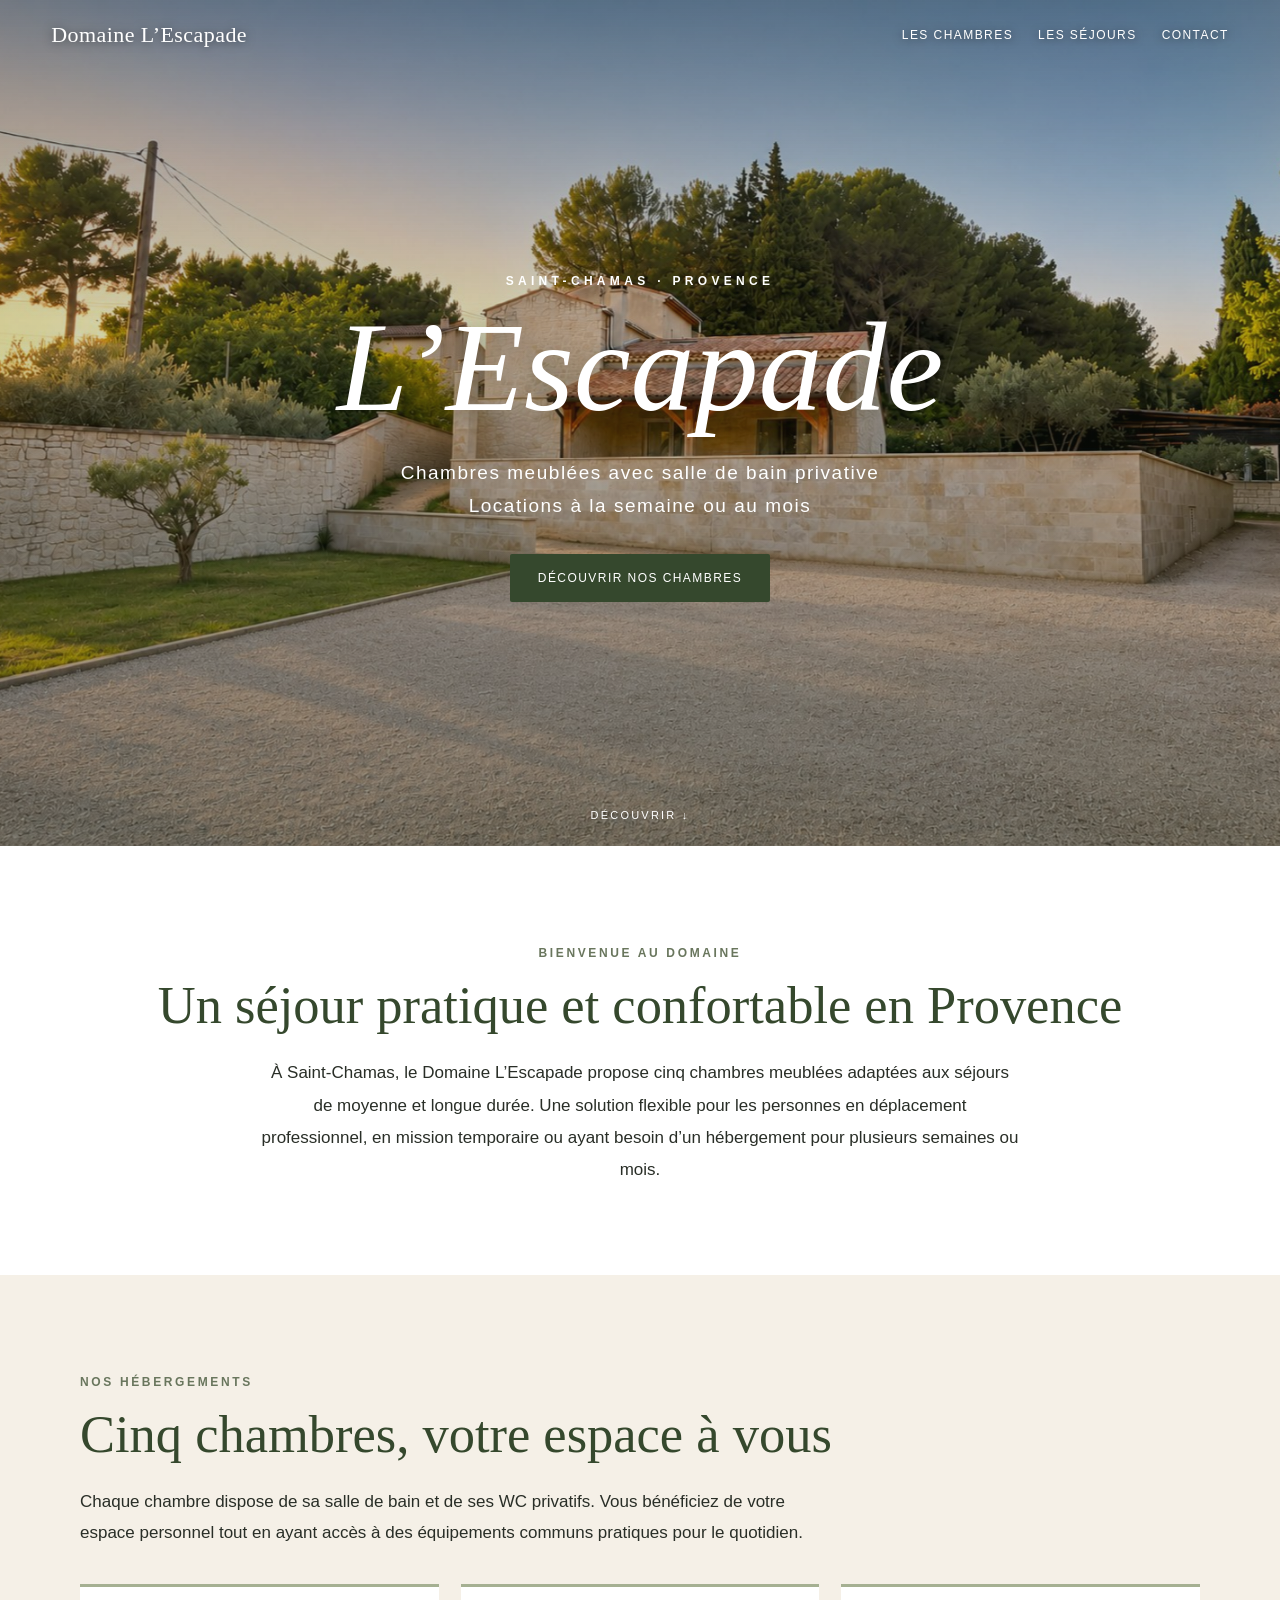
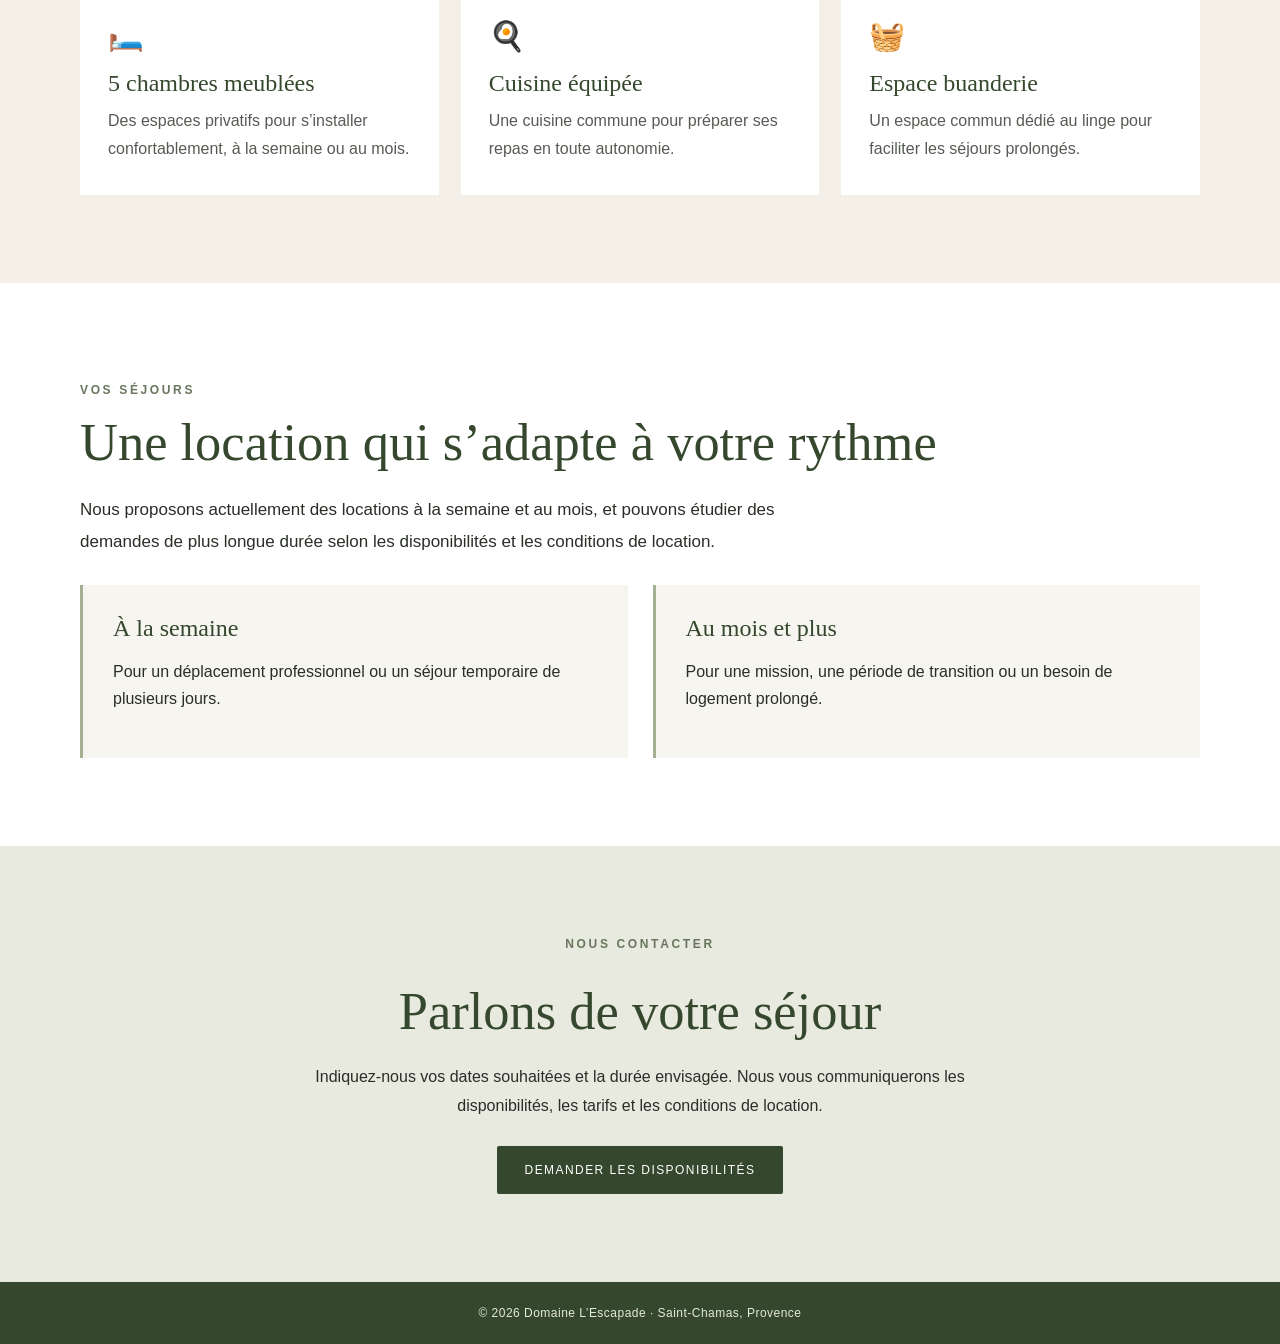
==== index.html @ 02e6524c "Add files via upload" ====
<!DOCTYPE html>
<html lang="fr">
<head>
  <meta charset="UTF-8">
  <meta name="viewport" content="width=device-width, initial-scale=1">
  <meta name="description" content="Au Domaine L’Escapade à Saint-Chamas : cinq chambres meublées avec salle d’eau et WC privatifs, cuisine équipée et buanderie communes. Locations à la semaine ou au mois.">
  <title>Domaine L’Escapade | Chambres meublées à Saint-Chamas</title>
  <style>
    :root { --olive:#35482d; --olive-light:#69765d; --sand:#f5f0e7; --ink:#292e27; --white:#fff; }
    * { box-sizing:border-box; }
    html { scroll-behavior:smooth; }
    body { margin:0; color:var(--ink); background:var(--sand); font-family:Arial,Helvetica,sans-serif; }
    a { color:inherit; }
    .site-nav { position:absolute; z-index:10; inset:0 0 auto; display:flex; justify-content:space-between; align-items:center; gap:20px; padding:22px clamp(18px,4vw,64px); color:white; }
    .brand { text-decoration:none; font-family:Georgia,serif; font-size:22px; letter-spacing:.02em; text-shadow:0 1px 10px #0008; }
    .nav-links { display:flex; gap:25px; align-items:center; }
    .nav-links a { text-decoration:none; font-size:12px; letter-spacing:.12em; text-transform:uppercase; text-shadow:0 1px 8px #0009; }
    .nav-links a:hover, .nav-links a:focus-visible { text-decoration:underline; }
    .hero { position:relative; min-height:680px; height:94svh; max-height:1050px; display:grid; place-items:center; overflow:hidden; isolation:isolate; background:#e9eee6; }
    .hero-photo { position:absolute; inset:0; z-index:-2; width:100%; height:100%; object-fit:cover; object-position:center 57%; animation:photoIntro 2.5s ease-out both; }
    .hero::before { content:""; position:absolute; inset:0; z-index:-1; background:linear-gradient(180deg,#26312688 0%,#1b251930 38%,#16200e78 100%); }
    .hero-content { width:min(94%,1000px); padding:125px 12px 95px; color:#fff; text-align:center; }
    .eyebrow { margin:0 0 15px; font-size:12px; letter-spacing:.36em; text-transform:uppercase; font-weight:600; }
    .hero h1 { font-family:Georgia,'Times New Roman',serif; font-weight:normal; font-style:italic; font-size:clamp(60px,10vw,145px); line-height:1; margin:0 0 25px; text-shadow:0 3px 25px #15231564; }
    .hero-subtitle { font-size:clamp(13px,1.65vw,19px); letter-spacing:.08em; line-height:1.75; margin:0 auto 32px; }
    .btn { display:inline-flex; align-items:center; justify-content:center; min-height:48px; padding:15px 28px; text-decoration:none; border-radius:2px; background:var(--olive); color:white; font-size:12px; letter-spacing:.12em; text-transform:uppercase; transition:transform .2s,background .2s; }
    .btn:hover { transform:translateY(-2px); background:#4e6640; }
    .btn-outline { background:transparent; border:1px solid currentColor; color:var(--olive); }
    .btn-outline:hover { background:#e6e9e1; }
    .reveal-one { animation:riseIn 1.1s 1.5s both; }
    .reveal-two { animation:riseIn 1.1s 2s both; }
    .reveal-three { animation:riseIn 1.1s 2.5s both; }
    .reveal-four { animation:riseIn 1.1s 3s both; }
    .scroll-hint { position:absolute; bottom:25px; left:50%; transform:translateX(-50%); color:white; font-size:11px; letter-spacing:.2em; text-transform:uppercase; text-decoration:none; }
    main section:not(.hero) { padding:88px max(22px,calc((100vw - 1120px)/2)); }
    .intro { text-align:center; background:#fff; }
    .kicker { color:var(--olive-light); font-size:12px; font-weight:700; letter-spacing:.22em; text-transform:uppercase; }
    h2 { font-family:Georgia,serif; font-size:clamp(32px,4.1vw,53px); line-height:1.15; font-weight:normal; color:var(--olive); margin:15px 0 22px; }
    .intro p:last-child { max-width:760px; margin:0 auto; line-height:1.9; font-size:17px; }
    .cards { display:grid; grid-template-columns:repeat(3,minmax(0,1fr)); gap:22px; margin-top:35px; }
    .card { padding:32px 28px; background:white; border-top:3px solid #a5b092; }
    .card .icon { font-size:29px; }
    .card h3 { font-family:Georgia,serif; color:var(--olive); font-weight:normal; font-size:24px; margin:17px 0 10px; }
    .card p { line-height:1.75; margin:0; color:#565b54; }
    .rooms { background:var(--sand); }
    .rooms .lead, .stay .lead { max-width:740px; font-size:17px; line-height:1.85; }
    .stay { background:white; }
    .stay-grid { display:grid; grid-template-columns:1fr 1fr; gap:25px; margin-top:28px; }
    .stay-box { padding:30px; background:#f6f5f0; border-left:3px solid #a5b092; }
    .stay-box strong { font-family:Georgia,serif; font-size:24px; color:var(--olive); font-weight:normal; }
    .stay-box p { line-height:1.7; }
    .contact { background:#e8eadf; text-align:center; }
    .contact p { line-height:1.8; margin:0 auto 25px; max-width:680px; }
    footer { padding:24px 20px; background:var(--olive); color:#e5e9dc; text-align:center; font-size:12px; letter-spacing:.04em; }
    @keyframes photoIntro { from { opacity:0; transform:scale(1.05) translateY(12px); } to { opacity:1; transform:scale(1) translateY(0); } }
    @keyframes riseIn { from { opacity:0; transform:translateY(22px); } to { opacity:1; transform:translateY(0); } }
    @media (max-width:700px) {
      .site-nav { padding:17px 18px; align-items:flex-start; }
      .brand { font-size:18px; }
      .nav-links { gap:12px; flex-wrap:wrap; justify-content:flex-end; }
      .nav-links a { font-size:10px; letter-spacing:0; }
      .hero { min-height:600px; height:85svh; }
      .hero-photo { object-position:center center; }
      .hero h1 { font-size:clamp(54px,12vw,92px); }
      .cards, .stay-grid { grid-template-columns:1fr; }
      main section:not(.hero) { padding:65px 24px; }
    }
    @media (max-width:420px) { .nav-links a:nth-child(2) { display:none; } .hero h1 { font-size:clamp(52px,13vw,65px); } }
    @media (prefers-reduced-motion:reduce) {
      html { scroll-behavior:auto; }
      .hero-photo,.reveal-one,.reveal-two,.reveal-three,.reveal-four { animation:none; }
      .btn { transition:none; }
    }
  </style>
</head>
<body>
  <header class="hero" id="accueil">
    <img class="hero-photo" src="assets/domaine.jpg" alt="Façade en pierre, terrasse et espaces extérieurs du Domaine L’Escapade">
    <nav class="site-nav" aria-label="Navigation principale">
      <a class="brand" href="#accueil">Domaine L’Escapade</a>
      <div class="nav-links">
        <a href="#chambres">Les chambres</a>
        <a href="#sejours">Les séjours</a>
        <a href="#contact">Contact</a>
      </div>
    </nav>
    <div class="hero-content">
      <p class="eyebrow reveal-one">Saint-Chamas · Provence</p>
      <h1 class="reveal-two">L’Escapade</h1>
      <p class="hero-subtitle reveal-three">Chambres meublées avec salle de bain privative<br>Locations à la semaine ou au mois</p>
      <a href="#chambres" class="btn reveal-four">Découvrir nos chambres</a>
    </div>
    <a class="scroll-hint" href="#bienvenue" aria-label="Descendre vers la présentation">Découvrir ↓</a>
  </header>
  <main>
    <section class="intro" id="bienvenue">
      <p class="kicker">Bienvenue au domaine</p>
      <h2>Un séjour pratique et confortable en Provence</h2>
      <p>À Saint-Chamas, le Domaine L’Escapade propose cinq chambres meublées adaptées aux séjours de moyenne et longue durée. Une solution flexible pour les personnes en déplacement professionnel, en mission temporaire ou ayant besoin d’un hébergement pour plusieurs semaines ou mois.</p>
    </section>
    <section class="rooms" id="chambres">
      <p class="kicker">Nos hébergements</p>
      <h2>Cinq chambres, votre espace à vous</h2>
      <p class="lead">Chaque chambre dispose de sa salle de bain et de ses WC privatifs. Vous bénéficiez de votre espace personnel tout en ayant accès à des équipements communs pratiques pour le quotidien.</p>
      <div class="cards">
        <article class="card"><div class="icon" aria-hidden="true">🛏️</div><h3>5 chambres meublées</h3><p>Des espaces privatifs pour s’installer confortablement, à la semaine ou au mois.</p></article>
        <article class="card"><div class="icon" aria-hidden="true">🍳</div><h3>Cuisine équipée</h3><p>Une cuisine commune pour préparer ses repas en toute autonomie.</p></article>
        <article class="card"><div class="icon" aria-hidden="true">🧺</div><h3>Espace buanderie</h3><p>Un espace commun dédié au linge pour faciliter les séjours prolongés.</p></article>
      </div>
    </section>
    <section class="stay" id="sejours">
      <p class="kicker">Vos séjours</p>
      <h2>Une location qui s’adapte à votre rythme</h2>
      <p class="lead">Nous proposons actuellement des locations à la semaine et au mois, et pouvons étudier des demandes de plus longue durée selon les disponibilités et les conditions de location.</p>
      <div class="stay-grid">
        <div class="stay-box"><strong>À la semaine</strong><p>Pour un déplacement professionnel ou un séjour temporaire de plusieurs jours.</p></div>
        <div class="stay-box"><strong>Au mois et plus</strong><p>Pour une mission, une période de transition ou un besoin de logement prolongé.</p></div>
      </div>
    </section>
    <section class="contact" id="contact">
      <p class="kicker">Nous contacter</p>
      <h2>Parlons de votre séjour</h2>
      <p>Indiquez-nous vos dates souhaitées et la durée envisagée. Nous vous communiquerons les disponibilités, les tarifs et les conditions de location.</p>
      <!-- À compléter avec votre adresse e-mail avant publication. -->
      <a class="btn" href="mailto:ADRESSE_EMAIL_A_COMPLETER?subject=Demande%20de%20location%20-%20Domaine%20L%27Escapade">Demander les disponibilités</a>
    </section>
  </main>
  <footer>© 2026 Domaine L’Escapade · Saint-Chamas, Provence</footer>
</body>
</html>
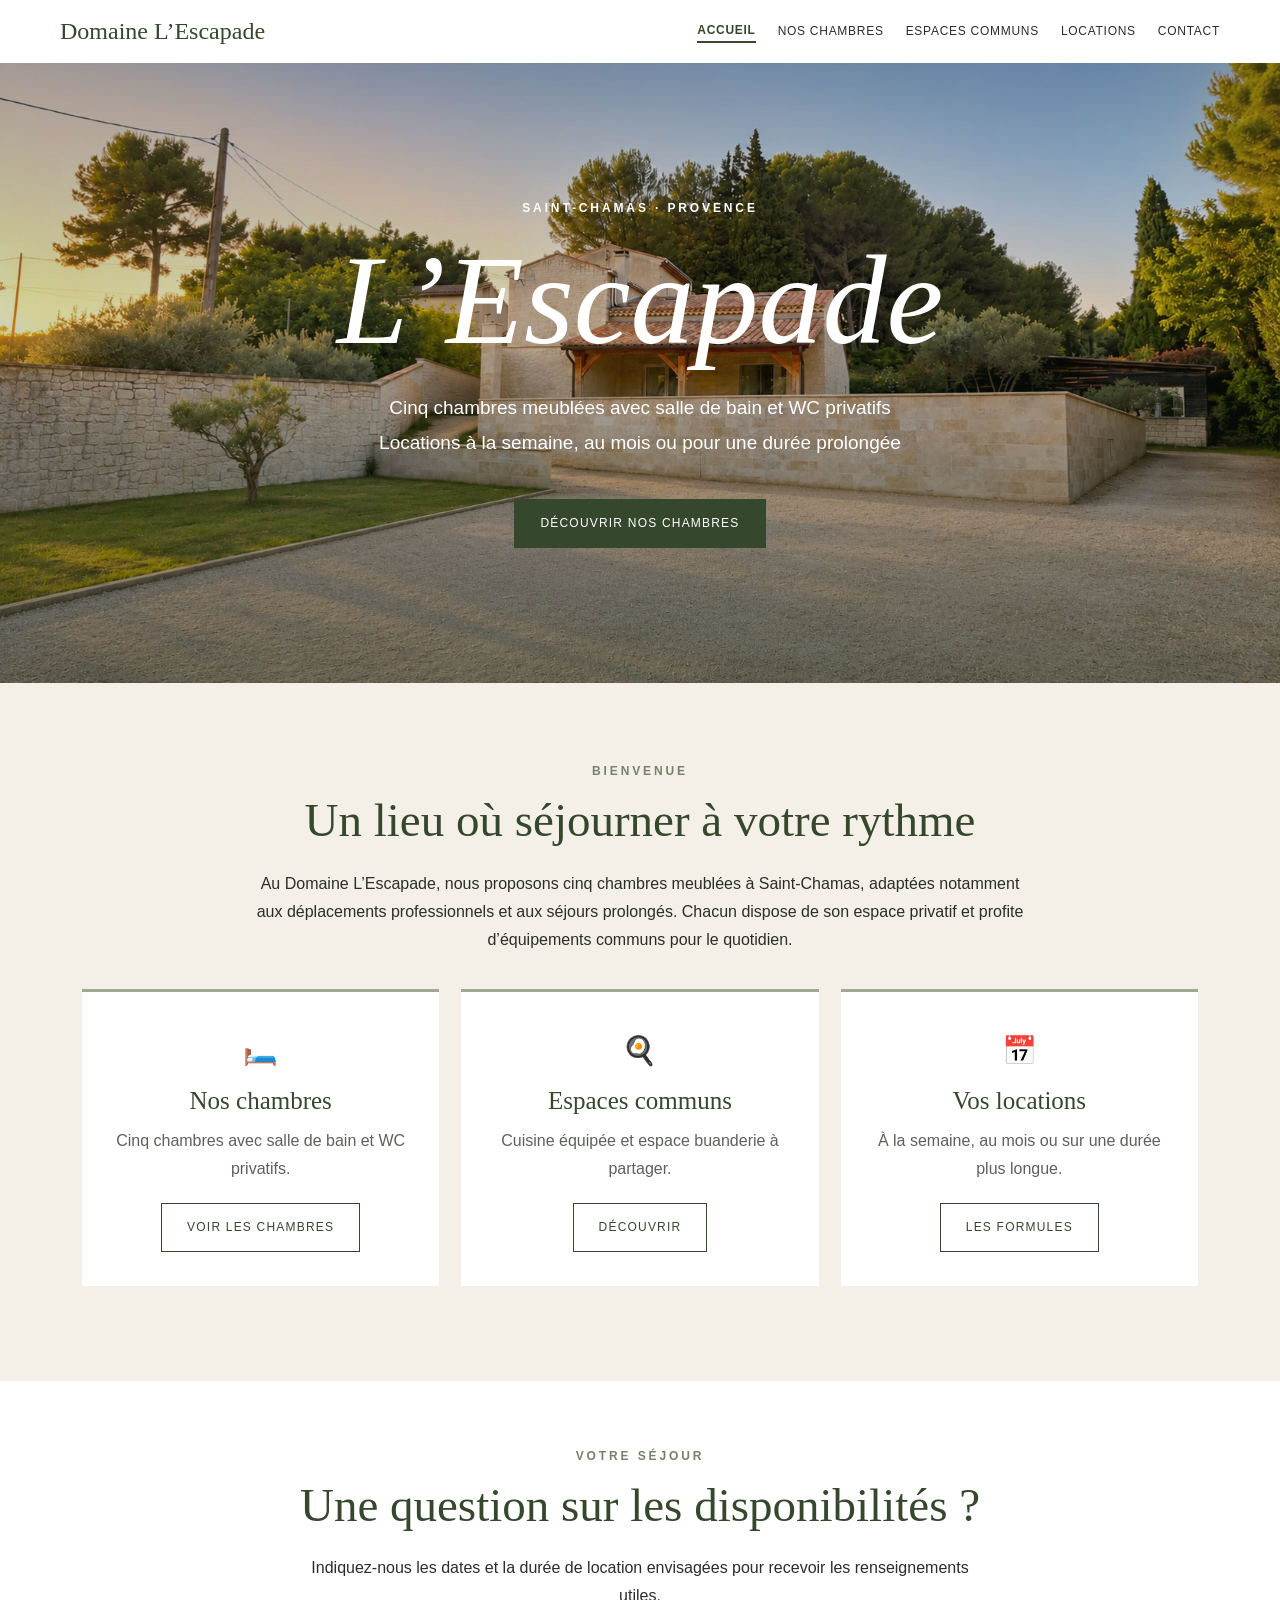
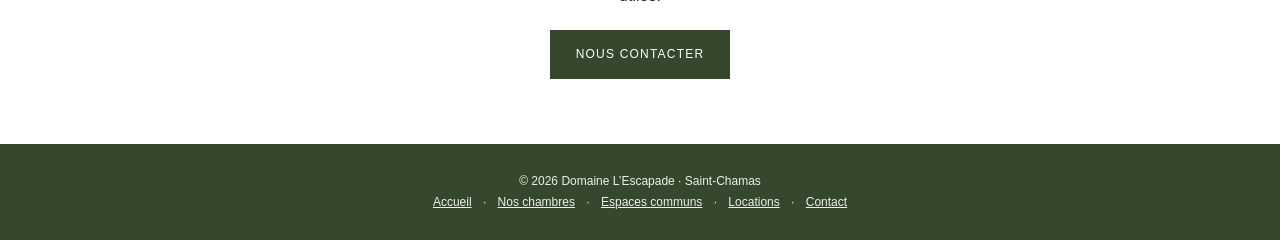
==== commit 2583be08: "Add files via upload" ====
--- a/index.html
+++ b/index.html
@@ -1,130 +1 @@
-<!DOCTYPE html>
-<html lang="fr">
-<head>
-  <meta charset="UTF-8">
-  <meta name="viewport" content="width=device-width, initial-scale=1">
-  <meta name="description" content="Au Domaine L’Escapade à Saint-Chamas : cinq chambres meublées avec salle d’eau et WC privatifs, cuisine équipée et buanderie communes. Locations à la semaine ou au mois.">
-  <title>Domaine L’Escapade | Chambres meublées à Saint-Chamas</title>
-  <style>
-    :root { --olive:#35482d; --olive-light:#69765d; --sand:#f5f0e7; --ink:#292e27; --white:#fff; }
-    * { box-sizing:border-box; }
-    html { scroll-behavior:smooth; }
-    body { margin:0; color:var(--ink); background:var(--sand); font-family:Arial,Helvetica,sans-serif; }
-    a { color:inherit; }
-    .site-nav { position:absolute; z-index:10; inset:0 0 auto; display:flex; justify-content:space-between; align-items:center; gap:20px; padding:22px clamp(18px,4vw,64px); color:white; }
-    .brand { text-decoration:none; font-family:Georgia,serif; font-size:22px; letter-spacing:.02em; text-shadow:0 1px 10px #0008; }
-    .nav-links { display:flex; gap:25px; align-items:center; }
-    .nav-links a { text-decoration:none; font-size:12px; letter-spacing:.12em; text-transform:uppercase; text-shadow:0 1px 8px #0009; }
-    .nav-links a:hover, .nav-links a:focus-visible { text-decoration:underline; }
-    .hero { position:relative; min-height:680px; height:94svh; max-height:1050px; display:grid; place-items:center; overflow:hidden; isolation:isolate; background:#e9eee6; }
-    .hero-photo { position:absolute; inset:0; z-index:-2; width:100%; height:100%; object-fit:cover; object-position:center 57%; animation:photoIntro 2.5s ease-out both; }
-    .hero::before { content:""; position:absolute; inset:0; z-index:-1; background:linear-gradient(180deg,#26312688 0%,#1b251930 38%,#16200e78 100%); }
-    .hero-content { width:min(94%,1000px); padding:125px 12px 95px; color:#fff; text-align:center; }
-    .eyebrow { margin:0 0 15px; font-size:12px; letter-spacing:.36em; text-transform:uppercase; font-weight:600; }
-    .hero h1 { font-family:Georgia,'Times New Roman',serif; font-weight:normal; font-style:italic; font-size:clamp(60px,10vw,145px); line-height:1; margin:0 0 25px; text-shadow:0 3px 25px #15231564; }
-    .hero-subtitle { font-size:clamp(13px,1.65vw,19px); letter-spacing:.08em; line-height:1.75; margin:0 auto 32px; }
-    .btn { display:inline-flex; align-items:center; justify-content:center; min-height:48px; padding:15px 28px; text-decoration:none; border-radius:2px; background:var(--olive); color:white; font-size:12px; letter-spacing:.12em; text-transform:uppercase; transition:transform .2s,background .2s; }
-    .btn:hover { transform:translateY(-2px); background:#4e6640; }
-    .btn-outline { background:transparent; border:1px solid currentColor; color:var(--olive); }
-    .btn-outline:hover { background:#e6e9e1; }
-    .reveal-one { animation:riseIn 1.1s 1.5s both; }
-    .reveal-two { animation:riseIn 1.1s 2s both; }
-    .reveal-three { animation:riseIn 1.1s 2.5s both; }
-    .reveal-four { animation:riseIn 1.1s 3s both; }
-    .scroll-hint { position:absolute; bottom:25px; left:50%; transform:translateX(-50%); color:white; font-size:11px; letter-spacing:.2em; text-transform:uppercase; text-decoration:none; }
-    main section:not(.hero) { padding:88px max(22px,calc((100vw - 1120px)/2)); }
-    .intro { text-align:center; background:#fff; }
-    .kicker { color:var(--olive-light); font-size:12px; font-weight:700; letter-spacing:.22em; text-transform:uppercase; }
-    h2 { font-family:Georgia,serif; font-size:clamp(32px,4.1vw,53px); line-height:1.15; font-weight:normal; color:var(--olive); margin:15px 0 22px; }
-    .intro p:last-child { max-width:760px; margin:0 auto; line-height:1.9; font-size:17px; }
-    .cards { display:grid; grid-template-columns:repeat(3,minmax(0,1fr)); gap:22px; margin-top:35px; }
-    .card { padding:32px 28px; background:white; border-top:3px solid #a5b092; }
-    .card .icon { font-size:29px; }
-    .card h3 { font-family:Georgia,serif; color:var(--olive); font-weight:normal; font-size:24px; margin:17px 0 10px; }
-    .card p { line-height:1.75; margin:0; color:#565b54; }
-    .rooms { background:var(--sand); }
-    .rooms .lead, .stay .lead { max-width:740px; font-size:17px; line-height:1.85; }
-    .stay { background:white; }
-    .stay-grid { display:grid; grid-template-columns:1fr 1fr; gap:25px; margin-top:28px; }
-    .stay-box { padding:30px; background:#f6f5f0; border-left:3px solid #a5b092; }
-    .stay-box strong { font-family:Georgia,serif; font-size:24px; color:var(--olive); font-weight:normal; }
-    .stay-box p { line-height:1.7; }
-    .contact { background:#e8eadf; text-align:center; }
-    .contact p { line-height:1.8; margin:0 auto 25px; max-width:680px; }
-    footer { padding:24px 20px; background:var(--olive); color:#e5e9dc; text-align:center; font-size:12px; letter-spacing:.04em; }
-    @keyframes photoIntro { from { opacity:0; transform:scale(1.05) translateY(12px); } to { opacity:1; transform:scale(1) translateY(0); } }
-    @keyframes riseIn { from { opacity:0; transform:translateY(22px); } to { opacity:1; transform:translateY(0); } }
-    @media (max-width:700px) {
-      .site-nav { padding:17px 18px; align-items:flex-start; }
-      .brand { font-size:18px; }
-      .nav-links { gap:12px; flex-wrap:wrap; justify-content:flex-end; }
-      .nav-links a { font-size:10px; letter-spacing:0; }
-      .hero { min-height:600px; height:85svh; }
-      .hero-photo { object-position:center center; }
-      .hero h1 { font-size:clamp(54px,12vw,92px); }
-      .cards, .stay-grid { grid-template-columns:1fr; }
-      main section:not(.hero) { padding:65px 24px; }
-    }
-    @media (max-width:420px) { .nav-links a:nth-child(2) { display:none; } .hero h1 { font-size:clamp(52px,13vw,65px); } }
-    @media (prefers-reduced-motion:reduce) {
-      html { scroll-behavior:auto; }
-      .hero-photo,.reveal-one,.reveal-two,.reveal-three,.reveal-four { animation:none; }
-      .btn { transition:none; }
-    }
-  </style>
-</head>
-<body>
-  <header class="hero" id="accueil">
-    <img class="hero-photo" src="assets/domaine.jpg" alt="Façade en pierre, terrasse et espaces extérieurs du Domaine L’Escapade">
-    <nav class="site-nav" aria-label="Navigation principale">
-      <a class="brand" href="#accueil">Domaine L’Escapade</a>
-      <div class="nav-links">
-        <a href="#chambres">Les chambres</a>
-        <a href="#sejours">Les séjours</a>
-        <a href="#contact">Contact</a>
-      </div>
-    </nav>
-    <div class="hero-content">
-      <p class="eyebrow reveal-one">Saint-Chamas · Provence</p>
-      <h1 class="reveal-two">L’Escapade</h1>
-      <p class="hero-subtitle reveal-three">Chambres meublées avec salle de bain privative<br>Locations à la semaine ou au mois</p>
-      <a href="#chambres" class="btn reveal-four">Découvrir nos chambres</a>
-    </div>
-    <a class="scroll-hint" href="#bienvenue" aria-label="Descendre vers la présentation">Découvrir ↓</a>
-  </header>
-  <main>
-    <section class="intro" id="bienvenue">
-      <p class="kicker">Bienvenue au domaine</p>
-      <h2>Un séjour pratique et confortable en Provence</h2>
-      <p>À Saint-Chamas, le Domaine L’Escapade propose cinq chambres meublées adaptées aux séjours de moyenne et longue durée. Une solution flexible pour les personnes en déplacement professionnel, en mission temporaire ou ayant besoin d’un hébergement pour plusieurs semaines ou mois.</p>
-    </section>
-    <section class="rooms" id="chambres">
-      <p class="kicker">Nos hébergements</p>
-      <h2>Cinq chambres, votre espace à vous</h2>
-      <p class="lead">Chaque chambre dispose de sa salle de bain et de ses WC privatifs. Vous bénéficiez de votre espace personnel tout en ayant accès à des équipements communs pratiques pour le quotidien.</p>
-      <div class="cards">
-        <article class="card"><div class="icon" aria-hidden="true">🛏️</div><h3>5 chambres meublées</h3><p>Des espaces privatifs pour s’installer confortablement, à la semaine ou au mois.</p></article>
-        <article class="card"><div class="icon" aria-hidden="true">🍳</div><h3>Cuisine équipée</h3><p>Une cuisine commune pour préparer ses repas en toute autonomie.</p></article>
-        <article class="card"><div class="icon" aria-hidden="true">🧺</div><h3>Espace buanderie</h3><p>Un espace commun dédié au linge pour faciliter les séjours prolongés.</p></article>
-      </div>
-    </section>
-    <section class="stay" id="sejours">
-      <p class="kicker">Vos séjours</p>
-      <h2>Une location qui s’adapte à votre rythme</h2>
-      <p class="lead">Nous proposons actuellement des locations à la semaine et au mois, et pouvons étudier des demandes de plus longue durée selon les disponibilités et les conditions de location.</p>
-      <div class="stay-grid">
-        <div class="stay-box"><strong>À la semaine</strong><p>Pour un déplacement professionnel ou un séjour temporaire de plusieurs jours.</p></div>
-        <div class="stay-box"><strong>Au mois et plus</strong><p>Pour une mission, une période de transition ou un besoin de logement prolongé.</p></div>
-      </div>
-    </section>
-    <section class="contact" id="contact">
-      <p class="kicker">Nous contacter</p>
-      <h2>Parlons de votre séjour</h2>
-      <p>Indiquez-nous vos dates souhaitées et la durée envisagée. Nous vous communiquerons les disponibilités, les tarifs et les conditions de location.</p>
-      <!-- À compléter avec votre adresse e-mail avant publication. -->
-      <a class="btn" href="mailto:ADRESSE_EMAIL_A_COMPLETER?subject=Demande%20de%20location%20-%20Domaine%20L%27Escapade">Demander les disponibilités</a>
-    </section>
-  </main>
-  <footer>© 2026 Domaine L’Escapade · Saint-Chamas, Provence</footer>
-</body>
-</html>
+<!doctype html><html lang="fr"><head><meta charset="utf-8"><meta name="viewport" content="width=device-width,initial-scale=1"><meta name="description" content="Chambres meublées à Saint-Chamas, avec espaces privatifs et communs. Locations à la semaine et au mois."><title>Accueil | Domaine L’Escapade</title><link rel="stylesheet" href="style.css"></head><body><header><nav class="nav" aria-label="Menu principal"><a class="logo" href="index.html">Domaine L’Escapade</a><button class="menu-toggle" type="button" aria-expanded="false" aria-controls="nav-links">☰ Menu</button><div class="links" id="nav-links"><a href="index.html" aria-current="page">Accueil</a><a href="chambres.html">Nos chambres</a><a href="espaces.html">Espaces communs</a><a href="locations.html">Locations</a><a href="contact.html">Contact</a></div></nav></header><main><section class="hero"><img src="assets/domaine.jpg" alt="Domaine L’Escapade à Saint-Chamas, façade en pierre et terrasse"><div class="hero-content"><div class="overline">Saint-Chamas · Provence</div><h1>L’Escapade</h1><p class="tagline">Cinq chambres meublées avec salle de bain et WC privatifs<br>Locations à la semaine, au mois ou pour une durée prolongée</p><a class="btn" href="chambres.html">Découvrir nos chambres</a></div></section><section class="content center"><p class="kicker">Bienvenue</p><h2>Un lieu où séjourner à votre rythme</h2><p>Au Domaine L’Escapade, nous proposons cinq chambres meublées à Saint-Chamas, adaptées notamment aux déplacements professionnels et aux séjours prolongés. Chacun dispose de son espace privatif et profite d’équipements communs pour le quotidien.</p><div class="cards"><article class="card"><span class="icon" aria-hidden="true">🛏️</span><h3>Nos chambres</h3><p>Cinq chambres avec salle de bain et WC privatifs.</p><a class="btn outline" href="chambres.html">Voir les chambres</a></article><article class="card"><span class="icon" aria-hidden="true">🍳</span><h3>Espaces communs</h3><p>Cuisine équipée et espace buanderie à partager.</p><a class="btn outline" href="espaces.html">Découvrir</a></article><article class="card"><span class="icon" aria-hidden="true">📅</span><h3>Vos locations</h3><p>À la semaine, au mois ou sur une durée plus longue.</p><a class="btn outline" href="locations.html">Les formules</a></article></div></section><section class="contact-cta"><p class="kicker">Votre séjour</p><h2>Une question sur les disponibilités ?</h2><p>Indiquez-nous les dates et la durée de location envisagées pour recevoir les renseignements utiles.</p><a class="btn" href="contact.html">Nous contacter</a></section></main><footer>© 2026 Domaine L’Escapade · Saint-Chamas<br><a href="index.html">Accueil</a> · <a href="chambres.html">Nos chambres</a> · <a href="espaces.html">Espaces communs</a> · <a href="locations.html">Locations</a> · <a href="contact.html">Contact</a></footer><script>const b=document.querySelector('.menu-toggle');const links=document.querySelector('.links');b.addEventListener('click',()=>{const open=links.classList.toggle('open');b.setAttribute('aria-expanded',String(open));});</script></body></html>
--- a/style.css
+++ b/style.css
@@ -0,0 +1,2 @@
+
+:root{--olive:#35482d;--sand:#f5f0e7;--ink:#292e27;--muted:#5b6259}*{box-sizing:border-box}html{scroll-behavior:smooth}body{margin:0;background:var(--sand);color:var(--ink);font-family:Arial,Helvetica,sans-serif;line-height:1.75}a{color:inherit}.nav{background:#fff;display:flex;align-items:center;justify-content:space-between;gap:24px;padding:18px max(22px,calc((100vw - 1160px)/2));position:relative;z-index:5}.logo{font:normal 24px Georgia,serif;text-decoration:none;color:var(--olive)}.links{display:flex;align-items:center;gap:22px;flex-wrap:wrap}.links a{text-decoration:none;font-size:12px;letter-spacing:.06em;text-transform:uppercase}.links a[aria-current=page]{color:var(--olive);border-bottom:2px solid var(--olive);font-weight:700}.links a:hover{text-decoration:underline}.hero{min-height:620px;display:grid;place-items:center;position:relative;isolation:isolate;overflow:hidden;background:#81917c;color:#fff;text-align:center}.hero img{position:absolute;inset:0;width:100%;height:100%;object-fit:cover;object-position:center 55%;z-index:-2;animation:fadePhoto 2.2s ease both}.hero:after{content:'';position:absolute;inset:0;z-index:-1;background:linear-gradient(180deg,#1d271e61,#1d271e30 40%,#14200b8a)}.hero-content{padding:60px 20px}.overline,.kicker{letter-spacing:.24em;text-transform:uppercase;font-size:12px;font-weight:700}.hero h1{font:italic normal clamp(58px,10vw,130px)/1.04 Georgia,serif;margin:15px 0 24px}.hero p{font-size:clamp(15px,2vw,19px);line-height:1.8}.hero .overline,.hero h1,.hero .tagline,.hero .btn{animation:rise .9s both}.hero .overline{animation-delay:.9s}.hero h1{animation-delay:1.3s}.hero .tagline{animation-delay:1.7s}.hero .btn{animation-delay:2.1s}.btn{display:inline-flex;align-items:center;justify-content:center;text-decoration:none;padding:13px 25px;min-height:48px;background:var(--olive);color:white;border:1px solid var(--olive);font-size:12px;letter-spacing:.1em;text-transform:uppercase;margin-top:20px;transition:background .2s}.btn:hover{background:#4d6640}.btn.outline{color:var(--olive);background:transparent}.btn.outline:hover{background:#e6e9e1}.content{max-width:1160px;margin:auto;padding:78px 22px 95px}.content.narrow{max-width:860px}.page-intro{background:white}.page-head{text-align:center;padding:70px 22px 68px;background:#e8e9df}.page-head h1{font:normal clamp(40px,5vw,64px)/1.12 Georgia,serif;color:var(--olive);margin:12px 0 14px}.page-head p{max-width:720px;margin:0 auto;color:#485047;font-size:17px}.kicker{color:#76826b;margin:0}h2{font:normal clamp(30px,3.8vw,47px)/1.14 Georgia,serif;color:var(--olive);margin:12px 0 22px}h3{font:normal 25px Georgia,serif;color:var(--olive);margin:12px 0}.center{text-align:center}.center>p{max-width:780px;margin-left:auto;margin-right:auto}.cards{display:grid;grid-template-columns:repeat(3,minmax(0,1fr));gap:22px;margin-top:35px}.cards.two{grid-template-columns:repeat(2,minmax(0,1fr))}.card{padding:34px 30px;background:white;border-top:3px solid #9daa90}.card p{color:var(--muted);margin:0}.card .icon{font-size:28px}.split{display:grid;grid-template-columns:1.1fr 1fr;gap:55px;align-items:center}.split img{display:block;width:100%;aspect-ratio:4/3;object-fit:cover}.subnav{display:flex;justify-content:center;gap:15px;flex-wrap:wrap;margin-top:30px}.notice{background:#e8e9df;padding:27px;border-left:3px solid var(--olive)}.page-photo{width:100%;height:330px;object-fit:cover;display:block}footer{padding:27px 18px;background:var(--olive);color:#edf0e9;text-align:center;font-size:12px}footer a{margin:0 8px}.contact-cta{text-align:center;background:white;padding:65px 22px}.contact-cta p{max-width:700px;margin:auto}.note{color:#666;font-size:14px}.menu-toggle{display:none} @keyframes fadePhoto{from{opacity:0;transform:scale(1.04)}to{opacity:1;transform:scale(1)}}@keyframes rise{from{opacity:0;transform:translateY(18px)}to{opacity:1;transform:translateY(0)}}@media(max-width:760px){.nav{align-items:flex-start;flex-wrap:wrap;padding:15px 20px}.logo{font-size:21px}.menu-toggle{display:block;margin-left:auto;background:white;border:1px solid #aab3a6;color:var(--olive);padding:9px 13px;font:inherit;cursor:pointer}.links{display:none;flex-basis:100%;flex-direction:column;align-items:flex-start;gap:13px;padding:14px 0}.links.open{display:flex}.hero{min-height:590px}.hero h1{font-size:clamp(54px,12vw,82px)}.content{padding:56px 22px 70px}.cards,.cards.two,.split{grid-template-columns:1fr}.split{gap:25px}.page-head{padding:55px 22px}.page-photo{height:230px}}@media(prefers-reduced-motion:reduce){html{scroll-behavior:auto}.hero img,.hero .overline,.hero h1,.hero .tagline,.hero .btn{animation:none}}
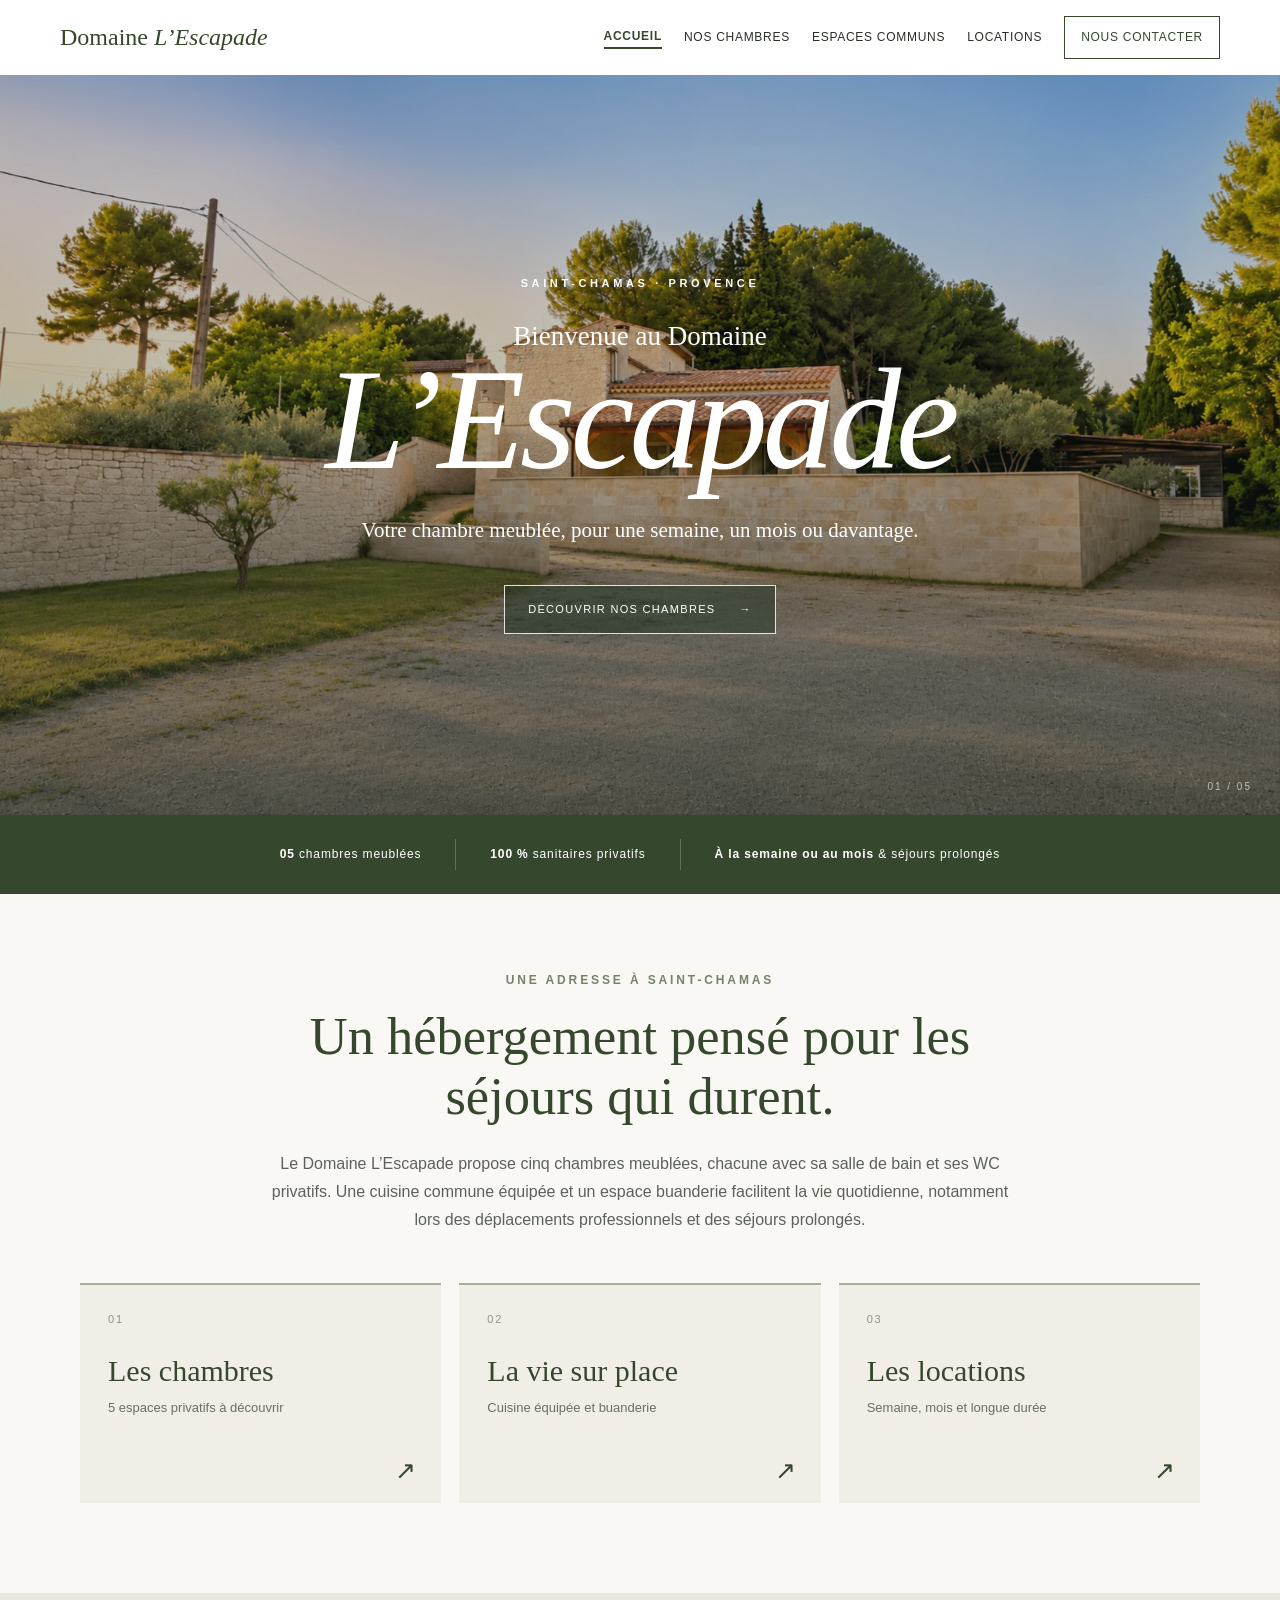
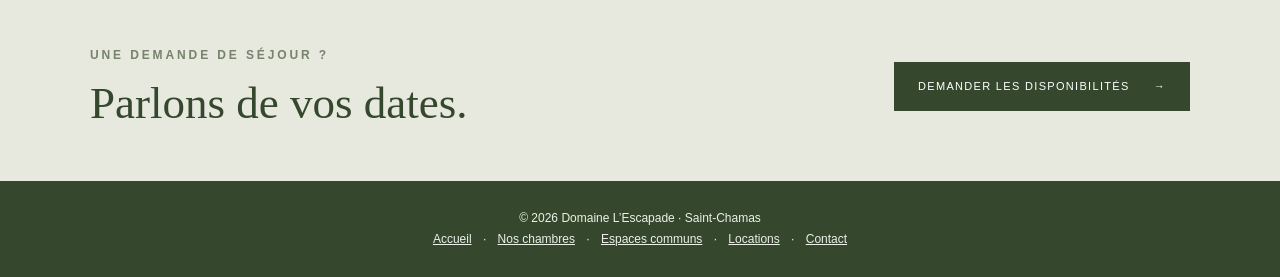
==== commit f4fb5f1b: "Add files via upload" ====
--- a/index.html
+++ b/index.html
@@ -1 +1,64 @@
-<!doctype html><html lang="fr"><head><meta charset="utf-8"><meta name="viewport" content="width=device-width,initial-scale=1"><meta name="description" content="Chambres meublées à Saint-Chamas, avec espaces privatifs et communs. Locations à la semaine et au mois."><title>Accueil | Domaine L’Escapade</title><link rel="stylesheet" href="style.css"></head><body><header><nav class="nav" aria-label="Menu principal"><a class="logo" href="index.html">Domaine L’Escapade</a><button class="menu-toggle" type="button" aria-expanded="false" aria-controls="nav-links">☰ Menu</button><div class="links" id="nav-links"><a href="index.html" aria-current="page">Accueil</a><a href="chambres.html">Nos chambres</a><a href="espaces.html">Espaces communs</a><a href="locations.html">Locations</a><a href="contact.html">Contact</a></div></nav></header><main><section class="hero"><img src="assets/domaine.jpg" alt="Domaine L’Escapade à Saint-Chamas, façade en pierre et terrasse"><div class="hero-content"><div class="overline">Saint-Chamas · Provence</div><h1>L’Escapade</h1><p class="tagline">Cinq chambres meublées avec salle de bain et WC privatifs<br>Locations à la semaine, au mois ou pour une durée prolongée</p><a class="btn" href="chambres.html">Découvrir nos chambres</a></div></section><section class="content center"><p class="kicker">Bienvenue</p><h2>Un lieu où séjourner à votre rythme</h2><p>Au Domaine L’Escapade, nous proposons cinq chambres meublées à Saint-Chamas, adaptées notamment aux déplacements professionnels et aux séjours prolongés. Chacun dispose de son espace privatif et profite d’équipements communs pour le quotidien.</p><div class="cards"><article class="card"><span class="icon" aria-hidden="true">🛏️</span><h3>Nos chambres</h3><p>Cinq chambres avec salle de bain et WC privatifs.</p><a class="btn outline" href="chambres.html">Voir les chambres</a></article><article class="card"><span class="icon" aria-hidden="true">🍳</span><h3>Espaces communs</h3><p>Cuisine équipée et espace buanderie à partager.</p><a class="btn outline" href="espaces.html">Découvrir</a></article><article class="card"><span class="icon" aria-hidden="true">📅</span><h3>Vos locations</h3><p>À la semaine, au mois ou sur une durée plus longue.</p><a class="btn outline" href="locations.html">Les formules</a></article></div></section><section class="contact-cta"><p class="kicker">Votre séjour</p><h2>Une question sur les disponibilités ?</h2><p>Indiquez-nous les dates et la durée de location envisagées pour recevoir les renseignements utiles.</p><a class="btn" href="contact.html">Nous contacter</a></section></main><footer>© 2026 Domaine L’Escapade · Saint-Chamas<br><a href="index.html">Accueil</a> · <a href="chambres.html">Nos chambres</a> · <a href="espaces.html">Espaces communs</a> · <a href="locations.html">Locations</a> · <a href="contact.html">Contact</a></footer><script>const b=document.querySelector('.menu-toggle');const links=document.querySelector('.links');b.addEventListener('click',()=>{const open=links.classList.toggle('open');b.setAttribute('aria-expanded',String(open));});</script></body></html>+<!doctype html>
+<html lang="fr">
+<head>
+  <meta charset="utf-8">
+  <meta name="viewport" content="width=device-width, initial-scale=1">
+  <meta name="description" content="Au Domaine L’Escapade à Saint-Chamas, cinq chambres meublées avec salle de bain et WC privatifs, disponibles à la semaine, au mois ou pour un séjour prolongé.">
+  <title>Domaine L’Escapade | Chambres meublées à Saint-Chamas</title>
+  <link rel="stylesheet" href="style.css">
+</head>
+<body class="home-v2">
+  <header>
+    <nav class="nav" aria-label="Navigation principale">
+      <a class="logo" href="index.html">Domaine <em>L’Escapade</em></a>
+      <button class="menu-toggle" type="button" aria-controls="nav-links" aria-expanded="false">☰ Menu</button>
+      <div class="links" id="nav-links">
+        <a href="index.html" aria-current="page">Accueil</a>
+        <a href="chambres.html">Nos chambres</a>
+        <a href="espaces.html">Espaces communs</a>
+        <a href="locations.html">Locations</a>
+        <a class="nav-contact" href="contact.html">Nous contacter</a>
+      </div>
+    </nav>
+  </header>
+  <main>
+    <section class="esc-home-hero" aria-label="Bienvenue au Domaine L’Escapade">
+      <img class="esc-home-photo" src="assets/domaine.jpg" alt="Vue extérieure du Domaine L’Escapade à Saint-Chamas, maison provençale et murs en pierre" fetchpriority="high">
+      <div class="esc-home-shade"></div>
+      <div class="esc-home-copy">
+        <span class="esc-home-location">Saint-Chamas · Provence</span>
+        <p class="esc-home-prefix">Bienvenue au Domaine</p>
+        <h1>L’Escapade</h1>
+        <p class="esc-home-desc">Votre chambre meublée, pour une semaine, un mois ou davantage.</p>
+        <a class="esc-home-action" href="chambres.html">Découvrir nos chambres <span aria-hidden="true">→</span></a>
+      </div>
+      <span class="esc-home-corner" aria-hidden="true">01 / 05</span>
+    </section>
+    <section class="esc-home-summary" aria-label="Les points forts">
+      <span><strong>05</strong> chambres meublées</span>
+      <span><strong>100 %</strong> sanitaires privatifs</span>
+      <span><strong>À la semaine ou au mois</strong> & séjours prolongés</span>
+    </section>
+    <section class="esc-home-intro">
+      <p class="kicker">Une adresse à Saint-Chamas</p>
+      <h2>Un hébergement pensé pour les séjours qui durent.</h2>
+      <p>Le Domaine L’Escapade propose cinq chambres meublées, chacune avec sa salle de bain et ses WC privatifs. Une cuisine commune équipée et un espace buanderie facilitent la vie quotidienne, notamment lors des déplacements professionnels et des séjours prolongés.</p>
+    </section>
+    <section class="esc-home-directory" aria-label="Explorer le domaine">
+      <a class="esc-home-tile" href="chambres.html"><span class="esc-home-number">01</span><span class="esc-home-tile-title">Les chambres</span><span class="esc-home-tile-note">5 espaces privatifs à découvrir</span><span class="esc-home-arrow" aria-hidden="true">↗</span></a>
+      <a class="esc-home-tile" href="espaces.html"><span class="esc-home-number">02</span><span class="esc-home-tile-title">La vie sur place</span><span class="esc-home-tile-note">Cuisine équipée et buanderie</span><span class="esc-home-arrow" aria-hidden="true">↗</span></a>
+      <a class="esc-home-tile" href="locations.html"><span class="esc-home-number">03</span><span class="esc-home-tile-title">Les locations</span><span class="esc-home-tile-note">Semaine, mois et longue durée</span><span class="esc-home-arrow" aria-hidden="true">↗</span></a>
+    </section>
+    <section class="esc-home-bottom"><div><p class="kicker">Une demande de séjour ?</p><h2>Parlons de vos dates.</h2></div><a class="esc-home-action" href="contact.html">Demander les disponibilités <span aria-hidden="true">→</span></a></section>
+  </main>
+  <footer>© 2026 Domaine L’Escapade · Saint-Chamas<br><a href="index.html">Accueil</a> · <a href="chambres.html">Nos chambres</a> · <a href="espaces.html">Espaces communs</a> · <a href="locations.html">Locations</a> · <a href="contact.html">Contact</a></footer>
+  <script>
+    const menuButton=document.querySelector('.menu-toggle');
+    const menuLinks=document.querySelector('.links');
+    menuButton.addEventListener('click',()=>{
+      const isOpen=menuLinks.classList.toggle('open');
+      menuButton.setAttribute('aria-expanded',String(isOpen));
+    });
+  </script>
+</body>
+</html>
--- a/style.css
+++ b/style.css
@@ -1,2 +1,41 @@
 
 :root{--olive:#35482d;--sand:#f5f0e7;--ink:#292e27;--muted:#5b6259}*{box-sizing:border-box}html{scroll-behavior:smooth}body{margin:0;background:var(--sand);color:var(--ink);font-family:Arial,Helvetica,sans-serif;line-height:1.75}a{color:inherit}.nav{background:#fff;display:flex;align-items:center;justify-content:space-between;gap:24px;padding:18px max(22px,calc((100vw - 1160px)/2));position:relative;z-index:5}.logo{font:normal 24px Georgia,serif;text-decoration:none;color:var(--olive)}.links{display:flex;align-items:center;gap:22px;flex-wrap:wrap}.links a{text-decoration:none;font-size:12px;letter-spacing:.06em;text-transform:uppercase}.links a[aria-current=page]{color:var(--olive);border-bottom:2px solid var(--olive);font-weight:700}.links a:hover{text-decoration:underline}.hero{min-height:620px;display:grid;place-items:center;position:relative;isolation:isolate;overflow:hidden;background:#81917c;color:#fff;text-align:center}.hero img{position:absolute;inset:0;width:100%;height:100%;object-fit:cover;object-position:center 55%;z-index:-2;animation:fadePhoto 2.2s ease both}.hero:after{content:'';position:absolute;inset:0;z-index:-1;background:linear-gradient(180deg,#1d271e61,#1d271e30 40%,#14200b8a)}.hero-content{padding:60px 20px}.overline,.kicker{letter-spacing:.24em;text-transform:uppercase;font-size:12px;font-weight:700}.hero h1{font:italic normal clamp(58px,10vw,130px)/1.04 Georgia,serif;margin:15px 0 24px}.hero p{font-size:clamp(15px,2vw,19px);line-height:1.8}.hero .overline,.hero h1,.hero .tagline,.hero .btn{animation:rise .9s both}.hero .overline{animation-delay:.9s}.hero h1{animation-delay:1.3s}.hero .tagline{animation-delay:1.7s}.hero .btn{animation-delay:2.1s}.btn{display:inline-flex;align-items:center;justify-content:center;text-decoration:none;padding:13px 25px;min-height:48px;background:var(--olive);color:white;border:1px solid var(--olive);font-size:12px;letter-spacing:.1em;text-transform:uppercase;margin-top:20px;transition:background .2s}.btn:hover{background:#4d6640}.btn.outline{color:var(--olive);background:transparent}.btn.outline:hover{background:#e6e9e1}.content{max-width:1160px;margin:auto;padding:78px 22px 95px}.content.narrow{max-width:860px}.page-intro{background:white}.page-head{text-align:center;padding:70px 22px 68px;background:#e8e9df}.page-head h1{font:normal clamp(40px,5vw,64px)/1.12 Georgia,serif;color:var(--olive);margin:12px 0 14px}.page-head p{max-width:720px;margin:0 auto;color:#485047;font-size:17px}.kicker{color:#76826b;margin:0}h2{font:normal clamp(30px,3.8vw,47px)/1.14 Georgia,serif;color:var(--olive);margin:12px 0 22px}h3{font:normal 25px Georgia,serif;color:var(--olive);margin:12px 0}.center{text-align:center}.center>p{max-width:780px;margin-left:auto;margin-right:auto}.cards{display:grid;grid-template-columns:repeat(3,minmax(0,1fr));gap:22px;margin-top:35px}.cards.two{grid-template-columns:repeat(2,minmax(0,1fr))}.card{padding:34px 30px;background:white;border-top:3px solid #9daa90}.card p{color:var(--muted);margin:0}.card .icon{font-size:28px}.split{display:grid;grid-template-columns:1.1fr 1fr;gap:55px;align-items:center}.split img{display:block;width:100%;aspect-ratio:4/3;object-fit:cover}.subnav{display:flex;justify-content:center;gap:15px;flex-wrap:wrap;margin-top:30px}.notice{background:#e8e9df;padding:27px;border-left:3px solid var(--olive)}.page-photo{width:100%;height:330px;object-fit:cover;display:block}footer{padding:27px 18px;background:var(--olive);color:#edf0e9;text-align:center;font-size:12px}footer a{margin:0 8px}.contact-cta{text-align:center;background:white;padding:65px 22px}.contact-cta p{max-width:700px;margin:auto}.note{color:#666;font-size:14px}.menu-toggle{display:none} @keyframes fadePhoto{from{opacity:0;transform:scale(1.04)}to{opacity:1;transform:scale(1)}}@keyframes rise{from{opacity:0;transform:translateY(18px)}to{opacity:1;transform:translateY(0)}}@media(max-width:760px){.nav{align-items:flex-start;flex-wrap:wrap;padding:15px 20px}.logo{font-size:21px}.menu-toggle{display:block;margin-left:auto;background:white;border:1px solid #aab3a6;color:var(--olive);padding:9px 13px;font:inherit;cursor:pointer}.links{display:none;flex-basis:100%;flex-direction:column;align-items:flex-start;gap:13px;padding:14px 0}.links.open{display:flex}.hero{min-height:590px}.hero h1{font-size:clamp(54px,12vw,82px)}.content{padding:56px 22px 70px}.cards,.cards.two,.split{grid-template-columns:1fr}.split{gap:25px}.page-head{padding:55px 22px}.page-photo{height:230px}}@media(prefers-reduced-motion:reduce){html{scroll-behavior:auto}.hero img,.hero .overline,.hero h1,.hero .tagline,.hero .btn{animation:none}}
+
+
+/* ACCUEIL V2 — styles indépendants, sans modifier les autres pages */
+.home-v2{background:#faf8f4}
+.home-v2 .nav{padding-top:16px;padding-bottom:16px}
+.home-v2 .logo em{font-weight:normal}
+.home-v2 .nav-contact{padding:10px 16px;border:1px solid var(--olive);color:var(--olive)}
+.home-v2 .esc-home-hero{height:clamp(570px,73vw,740px);position:relative;display:flex;align-items:center;justify-content:center;isolation:isolate;color:white;overflow:hidden;background:#68736a;text-align:center}
+.home-v2 .esc-home-photo{position:absolute;inset:0;width:100%;height:100%;object-fit:cover;object-position:center 56%;z-index:-2;animation:escReveal 2.1s ease-out both}
+.home-v2 .esc-home-shade{position:absolute;inset:0;z-index:-1;background:linear-gradient(180deg,rgba(24,35,27,.28),rgba(25,35,28,.27) 38%,rgba(23,36,28,.65) 100%)}
+.home-v2 .esc-home-copy{position:relative;padding:32px 22px;max-width:900px;margin-top:12px}
+.home-v2 .esc-home-location{display:inline-block;text-transform:uppercase;letter-spacing:.33em;font-size:11px;font-weight:700;animation:escLift 1s 1s both}
+.home-v2 .esc-home-prefix{font:normal 27px Georgia,serif;margin:25px 0 -4px;animation:escLift 1s 1.4s both}
+.home-v2 .esc-home-copy h1{font:italic normal clamp(65px,11.2vw,151px)/1 Georgia,serif;letter-spacing:-.035em;margin:0 0 23px;animation:escLift 1.2s 1.8s both;text-wrap:balance}
+.home-v2 .esc-home-desc{font:normal clamp(16px,2vw,21px)/1.6 Georgia,serif;margin:0 auto 13px;max-width:680px;animation:escLift 1s 2.2s both}
+.home-v2 .esc-home-action{display:inline-flex;align-items:center;justify-content:center;gap:24px;margin-top:25px;padding:13px 23px;border:1px solid rgba(255,255,255,.85);color:white;background:rgba(38,57,41,.55);text-decoration:none;text-transform:uppercase;letter-spacing:.12em;font-size:11px;min-height:49px;transition:background .2s ease;animation:escLift 1s 2.6s both}
+.home-v2 .esc-home-action:hover{background:#35482d}
+.home-v2 .esc-home-corner{position:absolute;right:28px;bottom:20px;font-size:10px;letter-spacing:.2em;color:#f7f7f5a6}
+.home-v2 .esc-home-summary{display:flex;justify-content:center;align-items:center;gap:0;background:#35482d;color:#fff;padding:24px 25px;text-align:center}
+.home-v2 .esc-home-summary span{font-size:12px;letter-spacing:.07em;padding:5px 34px;border-right:1px solid #ffffff38}
+.home-v2 .esc-home-summary span:last-child{border:0}
+.home-v2 .esc-home-summary strong{font-weight:700;color:#fff}
+.home-v2 .esc-home-intro{max-width:830px;text-align:center;margin:auto;padding:76px 25px 49px}
+.home-v2 .esc-home-intro h2{font-size:clamp(32px,4.1vw,53px);margin:16px auto 23px;max-width:800px}
+.home-v2 .esc-home-intro>p:last-child{color:#5c6259;max-width:740px;margin:auto;font-size:16px}
+.home-v2 .esc-home-directory{max-width:1170px;margin:0 auto;padding:0 25px 90px;display:grid;grid-template-columns:repeat(3,minmax(0,1fr));gap:18px}
+.home-v2 .esc-home-tile{min-height:220px;background:#f0eee7;text-decoration:none;padding:25px 28px;display:flex;flex-direction:column;position:relative;border-top:2px solid #a6af99;transition:background .2s ease,transform .2s ease}
+.home-v2 .esc-home-tile:hover{background:#e6e9dd;transform:translateY(-3px)}
+.home-v2 .esc-home-number{font-size:11px;letter-spacing:.16em;color:#8c9685}
+.home-v2 .esc-home-tile-title{font:normal 30px Georgia,serif;color:#35482d;margin-top:25px}
+.home-v2 .esc-home-tile-note{font-size:13px;color:#687064;margin-top:9px}
+.home-v2 .esc-home-arrow{position:absolute;right:25px;bottom:18px;font:normal 25px Georgia,serif;color:#35482d}
+.home-v2 .esc-home-bottom{background:#e7e9df;padding:52px max(25px,calc((100vw - 1100px)/2));display:flex;align-items:center;justify-content:space-between;gap:35px}
+.home-v2 .esc-home-bottom h2{margin-bottom:0;font-size:clamp(32px,3.7vw,45px)}
+.home-v2 .esc-home-bottom .esc-home-action{animation:none;margin:0;flex-shrink:0;background:#35482d;border-color:#35482d}
+@keyframes escReveal{from{opacity:0;transform:scale(1.035)}to{opacity:1;transform:scale(1)}}
+@keyframes escLift{from{opacity:0;transform:translateY(19px)}to{opacity:1;transform:translateY(0)}}
+@media(max-width:760px){.home-v2 .nav-contact{border:0;padding:0}.home-v2 .esc-home-hero{height:590px}.home-v2 .esc-home-prefix{font-size:21px}.home-v2 .esc-home-copy h1{font-size:clamp(51px,12vw,85px);margin-bottom:17px}.home-v2 .esc-home-desc{font-size:16px}.home-v2 .esc-home-summary{flex-wrap:wrap;gap:7px;padding:20px 12px}.home-v2 .esc-home-summary span{width:100%;border-right:0;padding:2px}.home-v2 .esc-home-intro{padding:60px 22px 43px}.home-v2 .esc-home-directory{grid-template-columns:1fr;padding:0 22px 65px;gap:12px}.home-v2 .esc-home-tile{min-height:165px}.home-v2 .esc-home-tile-title{margin-top:14px}.home-v2 .esc-home-bottom{flex-direction:column;align-items:flex-start;padding:47px 25px}}
+@media(prefers-reduced-motion:reduce){.home-v2 .esc-home-photo,.home-v2 .esc-home-location,.home-v2 .esc-home-prefix,.home-v2 .esc-home-copy h1,.home-v2 .esc-home-desc,.home-v2 .esc-home-action{animation:none}}
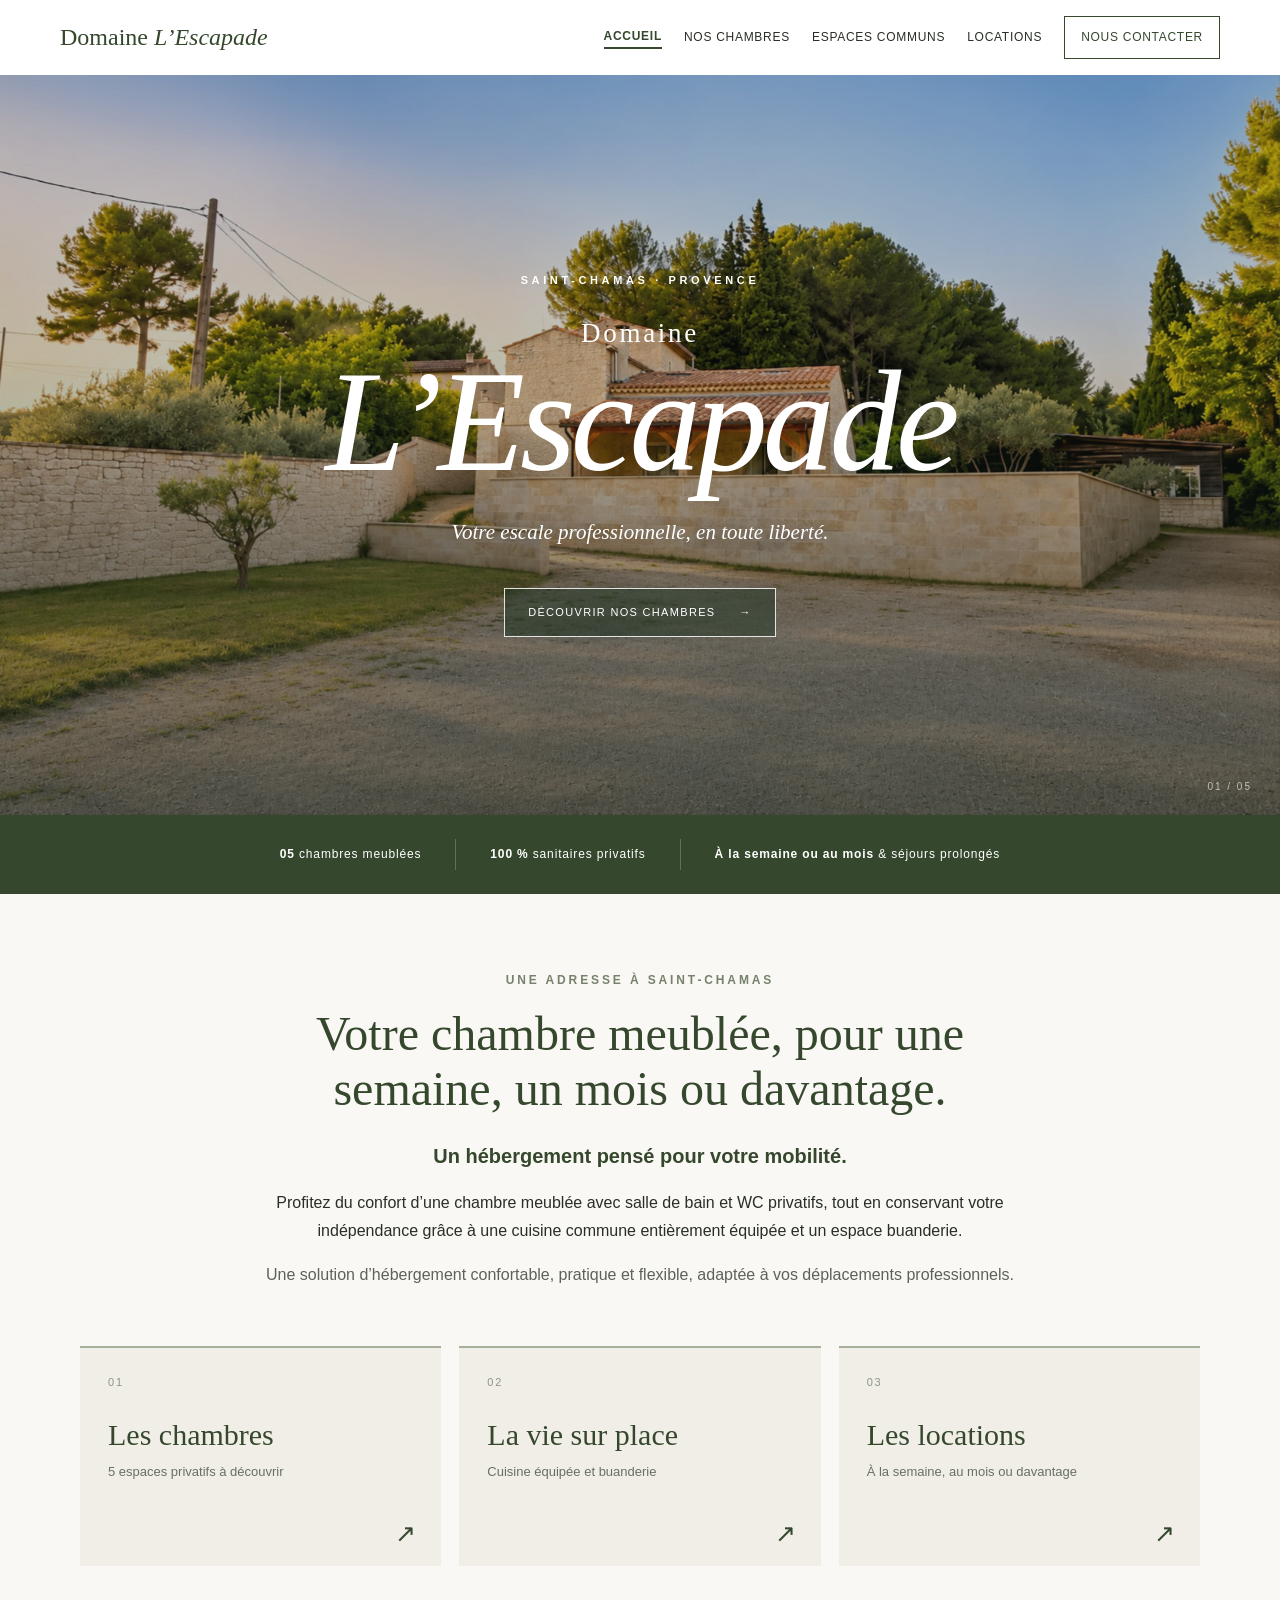
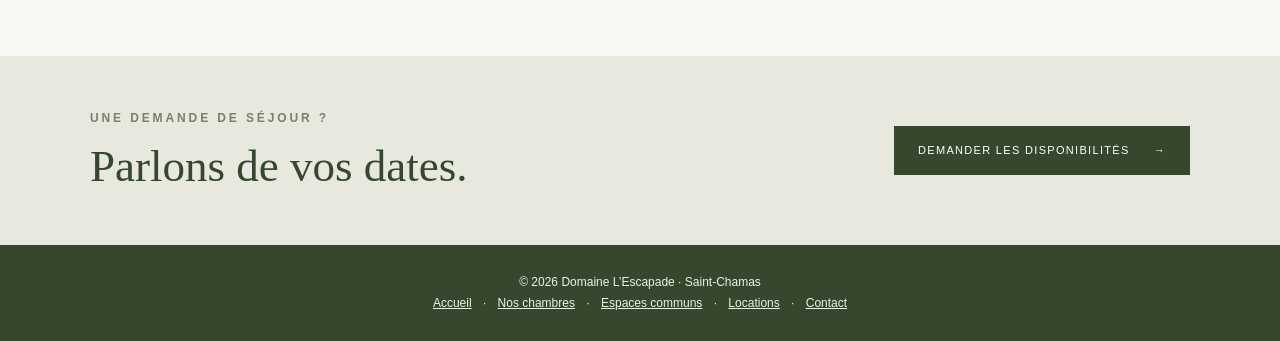
==== commit 8ef4d17a: "Add files via upload" ====
--- a/index.html
+++ b/index.html
@@ -23,13 +23,13 @@
   </header>
   <main>
     <section class="esc-home-hero" aria-label="Bienvenue au Domaine L’Escapade">
-      <img class="esc-home-photo" src="assets/domaine.jpg" alt="Vue extérieure du Domaine L’Escapade à Saint-Chamas, maison provençale et murs en pierre" fetchpriority="high">
+      <img class="esc-home-photo" src="assets/domaine-2026.jpg" alt="Vue extérieure du Domaine L’Escapade à Saint-Chamas, maison provençale et murs en pierre" fetchpriority="high">
       <div class="esc-home-shade"></div>
       <div class="esc-home-copy">
         <span class="esc-home-location">Saint-Chamas · Provence</span>
-        <p class="esc-home-prefix">Bienvenue au Domaine</p>
+        <p class="esc-home-prefix">Domaine</p>
         <h1>L’Escapade</h1>
-        <p class="esc-home-desc">Votre chambre meublée, pour une semaine, un mois ou davantage.</p>
+        <p class="esc-home-desc">Votre escale professionnelle, en toute liberté.</p>
         <a class="esc-home-action" href="chambres.html">Découvrir nos chambres <span aria-hidden="true">→</span></a>
       </div>
       <span class="esc-home-corner" aria-hidden="true">01 / 05</span>
@@ -41,13 +41,15 @@
     </section>
     <section class="esc-home-intro">
       <p class="kicker">Une adresse à Saint-Chamas</p>
-      <h2>Un hébergement pensé pour les séjours qui durent.</h2>
-      <p>Le Domaine L’Escapade propose cinq chambres meublées, chacune avec sa salle de bain et ses WC privatifs. Une cuisine commune équipée et un espace buanderie facilitent la vie quotidienne, notamment lors des déplacements professionnels et des séjours prolongés.</p>
+      <h2>Votre chambre meublée, pour une semaine, un mois ou davantage.</h2>
+      <p class="esc-intro-lead"><strong>Un hébergement pensé pour votre mobilité.</strong></p>
+      <p>Profitez du confort d’une chambre meublée avec salle de bain et WC privatifs, tout en conservant votre indépendance grâce à une cuisine commune entièrement équipée et un espace buanderie.</p>
+      <p>Une solution d’hébergement confortable, pratique et flexible, adaptée à vos déplacements professionnels.</p>
     </section>
     <section class="esc-home-directory" aria-label="Explorer le domaine">
       <a class="esc-home-tile" href="chambres.html"><span class="esc-home-number">01</span><span class="esc-home-tile-title">Les chambres</span><span class="esc-home-tile-note">5 espaces privatifs à découvrir</span><span class="esc-home-arrow" aria-hidden="true">↗</span></a>
       <a class="esc-home-tile" href="espaces.html"><span class="esc-home-number">02</span><span class="esc-home-tile-title">La vie sur place</span><span class="esc-home-tile-note">Cuisine équipée et buanderie</span><span class="esc-home-arrow" aria-hidden="true">↗</span></a>
-      <a class="esc-home-tile" href="locations.html"><span class="esc-home-number">03</span><span class="esc-home-tile-title">Les locations</span><span class="esc-home-tile-note">Semaine, mois et longue durée</span><span class="esc-home-arrow" aria-hidden="true">↗</span></a>
+      <a class="esc-home-tile" href="locations.html"><span class="esc-home-number">03</span><span class="esc-home-tile-title">Les locations</span><span class="esc-home-tile-note">À la semaine, au mois ou davantage</span><span class="esc-home-arrow" aria-hidden="true">↗</span></a>
     </section>
     <section class="esc-home-bottom"><div><p class="kicker">Une demande de séjour ?</p><h2>Parlons de vos dates.</h2></div><a class="esc-home-action" href="contact.html">Demander les disponibilités <span aria-hidden="true">→</span></a></section>
   </main>
--- a/style.css
+++ b/style.css
@@ -39,3 +39,13 @@
 @keyframes escLift{from{opacity:0;transform:translateY(19px)}to{opacity:1;transform:translateY(0)}}
 @media(max-width:760px){.home-v2 .nav-contact{border:0;padding:0}.home-v2 .esc-home-hero{height:590px}.home-v2 .esc-home-prefix{font-size:21px}.home-v2 .esc-home-copy h1{font-size:clamp(51px,12vw,85px);margin-bottom:17px}.home-v2 .esc-home-desc{font-size:16px}.home-v2 .esc-home-summary{flex-wrap:wrap;gap:7px;padding:20px 12px}.home-v2 .esc-home-summary span{width:100%;border-right:0;padding:2px}.home-v2 .esc-home-intro{padding:60px 22px 43px}.home-v2 .esc-home-directory{grid-template-columns:1fr;padding:0 22px 65px;gap:12px}.home-v2 .esc-home-tile{min-height:165px}.home-v2 .esc-home-tile-title{margin-top:14px}.home-v2 .esc-home-bottom{flex-direction:column;align-items:flex-start;padding:47px 25px}}
 @media(prefers-reduced-motion:reduce){.home-v2 .esc-home-photo,.home-v2 .esc-home-location,.home-v2 .esc-home-prefix,.home-v2 .esc-home-copy h1,.home-v2 .esc-home-desc,.home-v2 .esc-home-action{animation:none}}
+
+/* Accueil V5 — hiérarchie des accroches validées */
+.home-v2 .esc-home-prefix{letter-spacing:.1em;margin-bottom:1px}
+.home-v2 .esc-home-desc{font-style:italic;max-width:740px;text-shadow:0 1px 13px rgba(0,0,0,.27)}
+.home-v2 .esc-home-intro{max-width:920px;padding-bottom:57px}
+.home-v2 .esc-home-intro h2{max-width:900px;font-size:clamp(30px,3.8vw,48px);text-wrap:balance}
+.home-v2 .esc-home-intro .esc-intro-lead{color:var(--olive);font-size:clamp(17px,2.1vw,20px);margin:0 auto 15px}
+.home-v2 .esc-home-intro>p:not(.kicker){max-width:780px;margin-left:auto;margin-right:auto}
+.home-v2 .esc-home-intro>p:not(.kicker)+p:not(.kicker){margin-top:14px}
+@media(max-width:760px){.home-v2 .esc-home-desc{font-size:17px;max-width:360px}.home-v2 .esc-home-intro h2{font-size:clamp(30px,8vw,40px)}}
